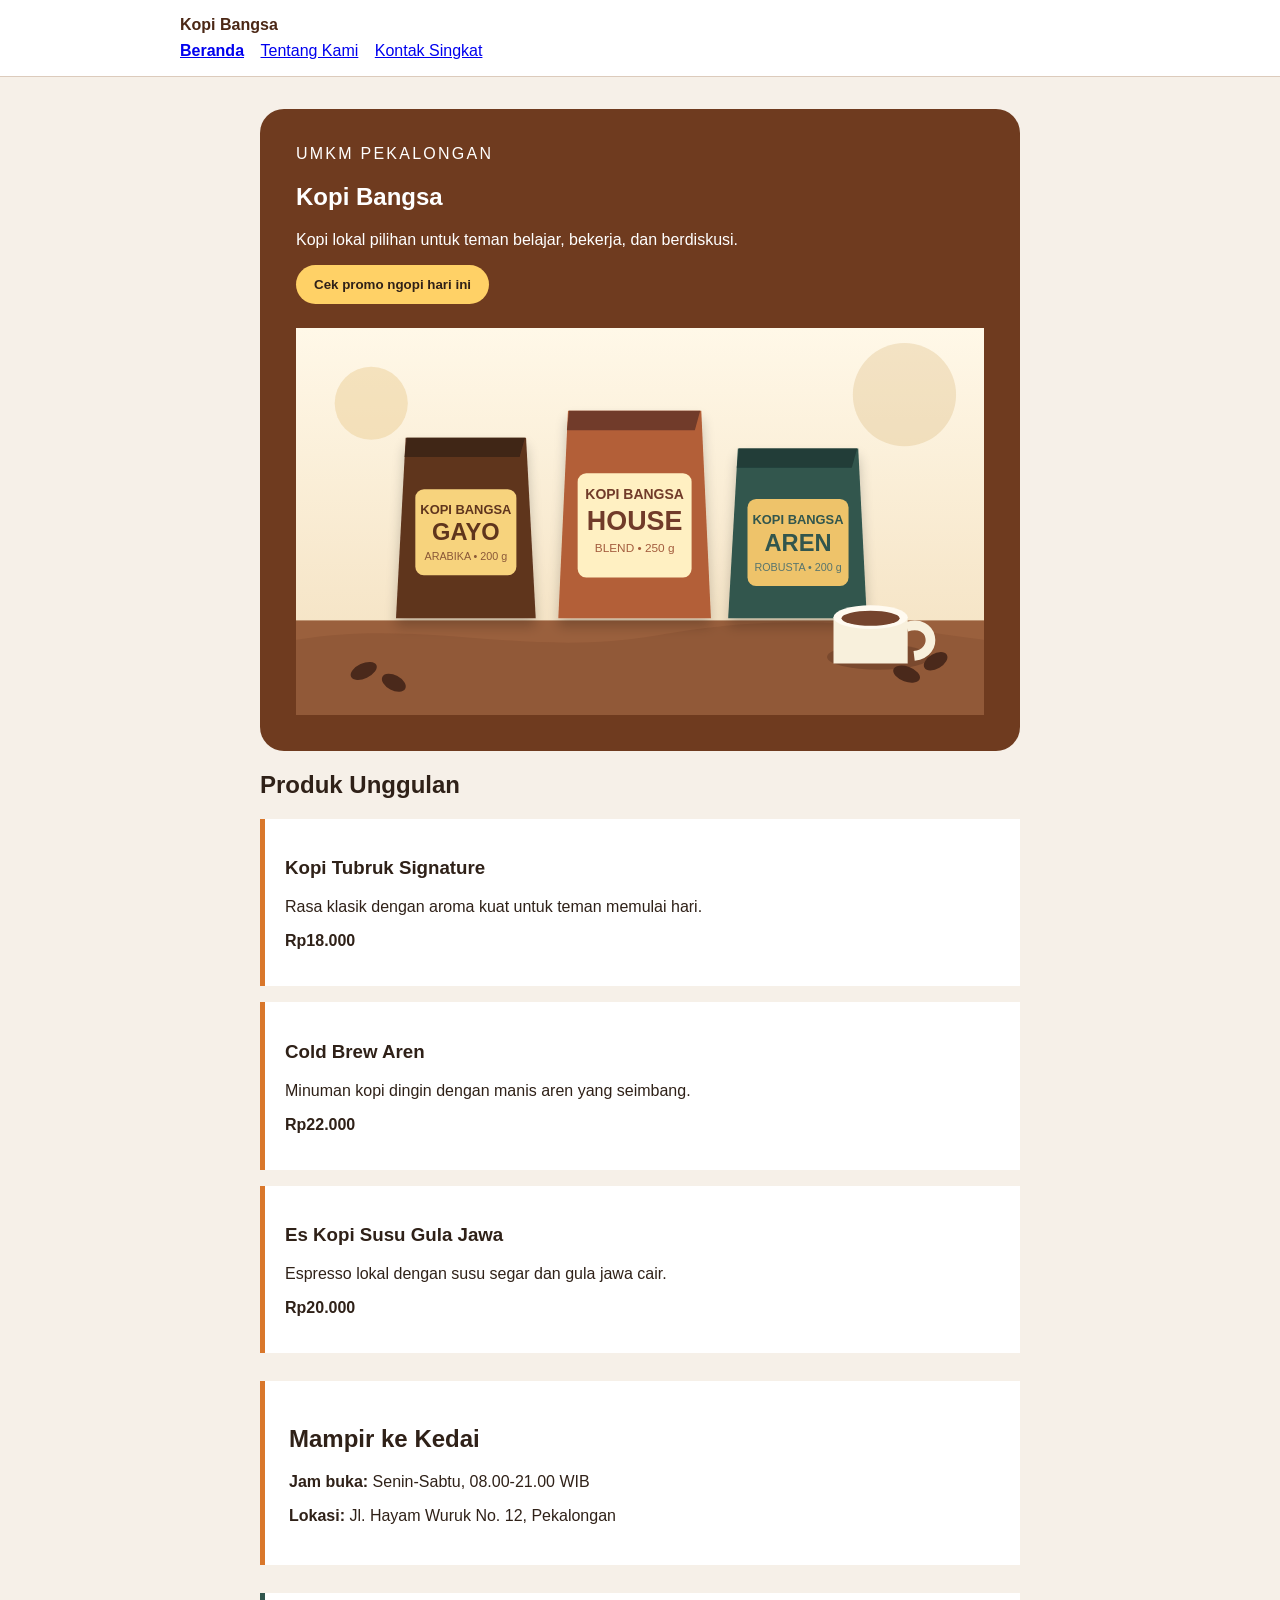
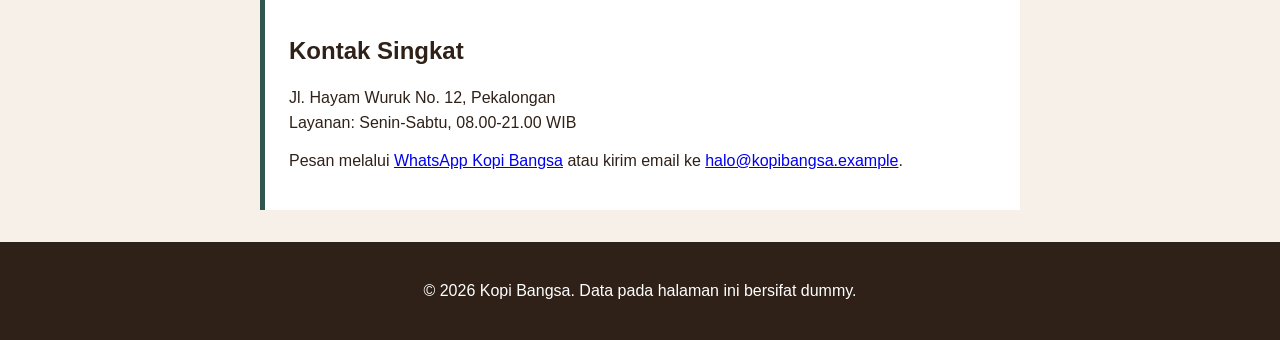
==== index.html @ b4072219 "feat: tambah kontak singkat dan semantic html" ====
<!doctype html>
<html lang="id">
  <head>
    <meta charset="utf-8" />
    <meta name="viewport" content="width=device-width, initial-scale=1" />
    <title>Kopi Bangsa - Website UMKM</title>
    <link rel="stylesheet" href="css/style.css" />
  </head>
  <body>
    <a class="skip-link" href="#konten">Lewati ke konten utama</a>
    <header class="site-header">
      <nav class="nav" aria-label="Navigasi utama">
        <a class="brand" href="index.html">Kopi Bangsa</a>
        <ul>
          <li><a aria-current="page" href="index.html">Beranda</a></li>
          <li><a href="tentang.html">Tentang Kami</a></li>
          <li><a href="#kontak-singkat">Kontak Singkat</a></li>
        </ul>
      </nav>
    </header>

    <main id="konten" class="page">
      <section class="hero" aria-labelledby="hero-title">
        <p class="eyebrow">UMKM Pekalongan</p>
        <h1 id="hero-title">Kopi Bangsa</h1>
        <p>Kopi lokal pilihan untuk teman belajar, bekerja, dan berdiskusi.</p>
        <button id="promoButton" type="button">Cek promo ngopi hari ini</button>
        <img src="assets/images/etalase-kopi.svg" alt="Etalase Kopi Bangsa berisi kemasan kopi lokal" />
      </section>

      <section aria-labelledby="produk-title">
        <h2 id="produk-title">Produk Unggulan</h2>
        <div class="product-list">
          <article class="product-card">
            <h3>Kopi Tubruk Signature</h3>
            <p>Rasa klasik dengan aroma kuat untuk teman memulai hari.</p>
            <p class="price">Rp18.000</p>
          </article>
          <article class="product-card">
            <h3>Cold Brew Aren</h3>
            <p>Minuman kopi dingin dengan manis aren yang seimbang.</p>
            <p class="price">Rp22.000</p>
          </article>
          <article class="product-card">
            <h3>Es Kopi Susu Gula Jawa</h3>
            <p>Espresso lokal dengan susu segar dan gula jawa cair.</p>
            <p class="price">Rp20.000</p>
          </article>
        </div>
      </section>

      <section class="business-info" aria-labelledby="info-title">
        <h2 id="info-title">Mampir ke Kedai</h2>
        <p><strong>Jam buka:</strong> Senin-Sabtu, 08.00-21.00 WIB</p>
        <p><strong>Lokasi:</strong> Jl. Hayam Wuruk No. 12, Pekalongan</p>
      </section>

      <section id="kontak-singkat" class="contact-info" aria-labelledby="kontak-title">
        <h2 id="kontak-title">Kontak Singkat</h2>
        <address>
          Jl. Hayam Wuruk No. 12, Pekalongan<br />
          Layanan: Senin-Sabtu, 08.00-21.00 WIB
        </address>
        <p>
          Pesan melalui
          <a href="https://wa.me/6281234567890">WhatsApp Kopi Bangsa</a>
          atau kirim email ke
          <a href="mailto:halo@kopibangsa.example">halo@kopibangsa.example</a>.
        </p>
      </section>
    </main>

    <footer class="site-footer">
      <p>&copy; 2026 Kopi Bangsa. Data pada halaman ini bersifat dummy.</p>
    </footer>
    <script src="js/script.js"></script>
  </body>
</html>
---- css/style.css ----
body {
    margin: 0;
    color: #2f2118;
    background: #f6f0e8;
    font-family: Arial, sans-serif;
}

.page {
    max-width: 760px;
    margin: 0 auto;
    padding: 32px 20px;
}

.hero {
    padding: 36px;
    color: white;
    background: #6f3b1f;
    border-radius: 24px;
}

.hero img {
    display: block;
    width: 100%;
    margin-top: 24px;
}

.eyebrow {
    margin: 0 0 8px;
    letter-spacing: 0.14em;
    text-transform: uppercase;
}

.product-list {
    padding: 0;
}

.product-card {
    margin: 16px 0;
    padding: 20px;
    background: #fff;
    border-left: 5px solid #d9772b;
}

.price {
    font-weight: 700;
}

.business-info {
    margin-top: 28px;
    padding: 24px;
    background: #fff;
    border-left: 5px solid #d9772b;
}

.contact-info {
    margin-top: 28px;
    padding: 24px;
    background: #fff;
    border-left: 5px solid #31564d;
}

.contact-info address {
    line-height: 1.6;
    font-style: normal;
}

button {
    padding: 12px 18px;
    color: #2f2118;
    font-weight: 700;
    cursor: pointer;
    background: #ffd166;
    border: 0;
    border-radius: 999px;
}

.skip-link {
    position: absolute;
    left: -9999px;
    padding: 8px 12px;
    color: white;
    background: #2f2118;
}

.skip-link:focus {
    top: 8px;
    left: 8px;
}

.site-header {
    padding: 16px 20px;
    background: white;
    border-bottom: 1px solid #dccbbc;
}

.nav {
    max-width: 920px;
    margin: 0 auto;
}

.brand {
    display: inline-block;
    margin-bottom: 8px;
    color: #4b2715;
    font-weight: 800;
    text-decoration: none;
}

.nav ul {
    padding: 0;
    margin: 0;
    list-style: none;
}

.nav li {
    display: inline-block;
    margin-right: 12px;
}

.nav a[aria-current="page"] {
    font-weight: 800;
}

a:focus-visible,
button:focus-visible {
    outline: 3px solid #2563eb;
    outline-offset: 3px;
}

.site-footer {
    padding: 24px 20px;
    color: white;
    text-align: center;
    background: #2f2118;
}
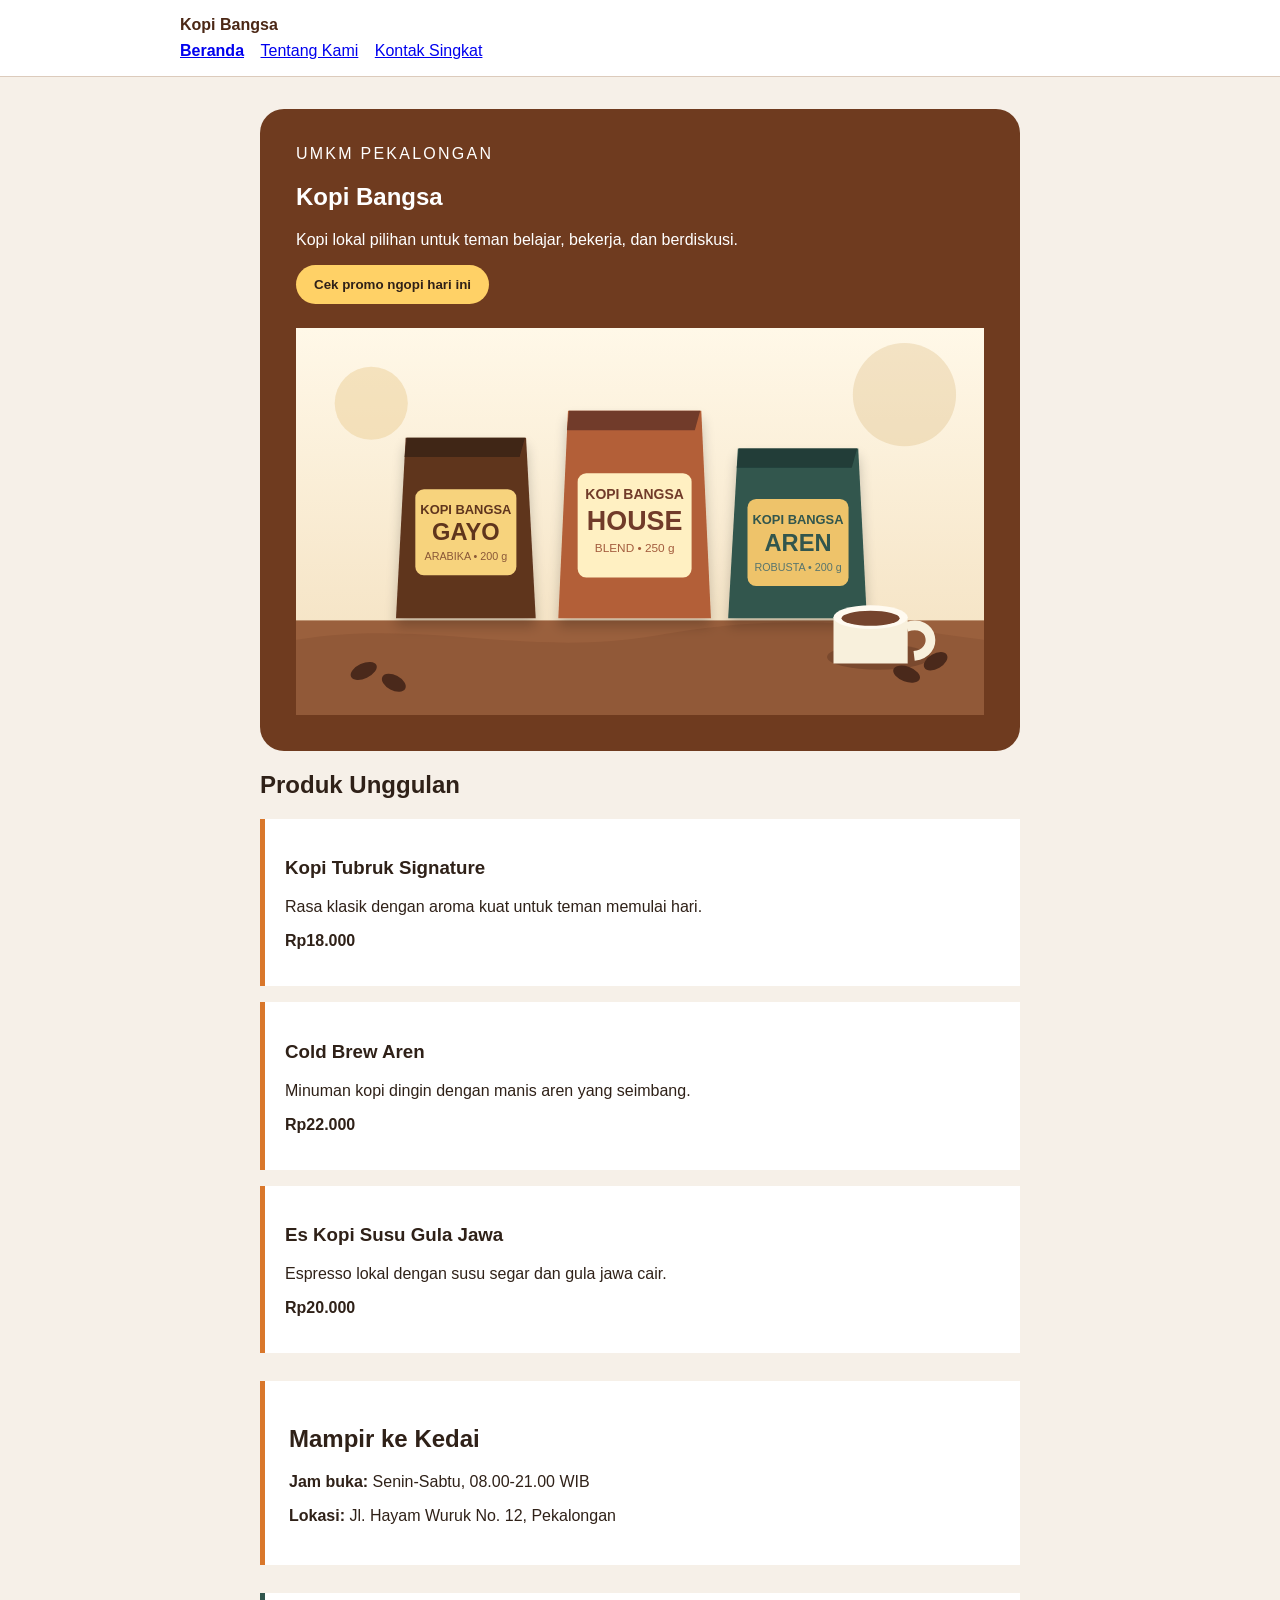
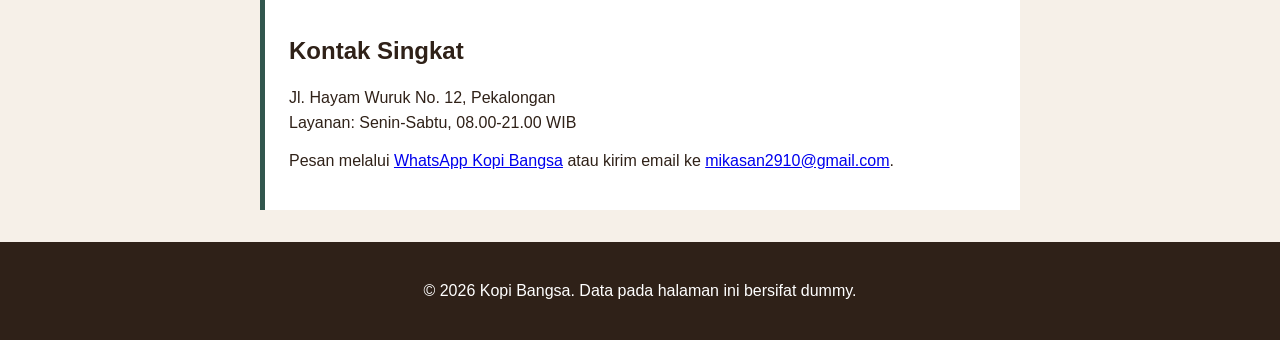
==== commit 8be936bb: "chore: perbarui kontak WhatsApp dan email" ====
--- a/index.html
+++ b/index.html
@@ -63,9 +63,9 @@
         </address>
         <p>
           Pesan melalui
-          <a href="https://wa.me/6281234567890">WhatsApp Kopi Bangsa</a>
+          <a href="https://wa.me/62895380108669">WhatsApp Kopi Bangsa</a>
           atau kirim email ke
-          <a href="mailto:halo@kopibangsa.example">halo@kopibangsa.example</a>.
+          <a href="mailto:mikasan2910@gmail.com">mikasan2910@gmail.com</a>.
         </p>
       </section>
     </main>
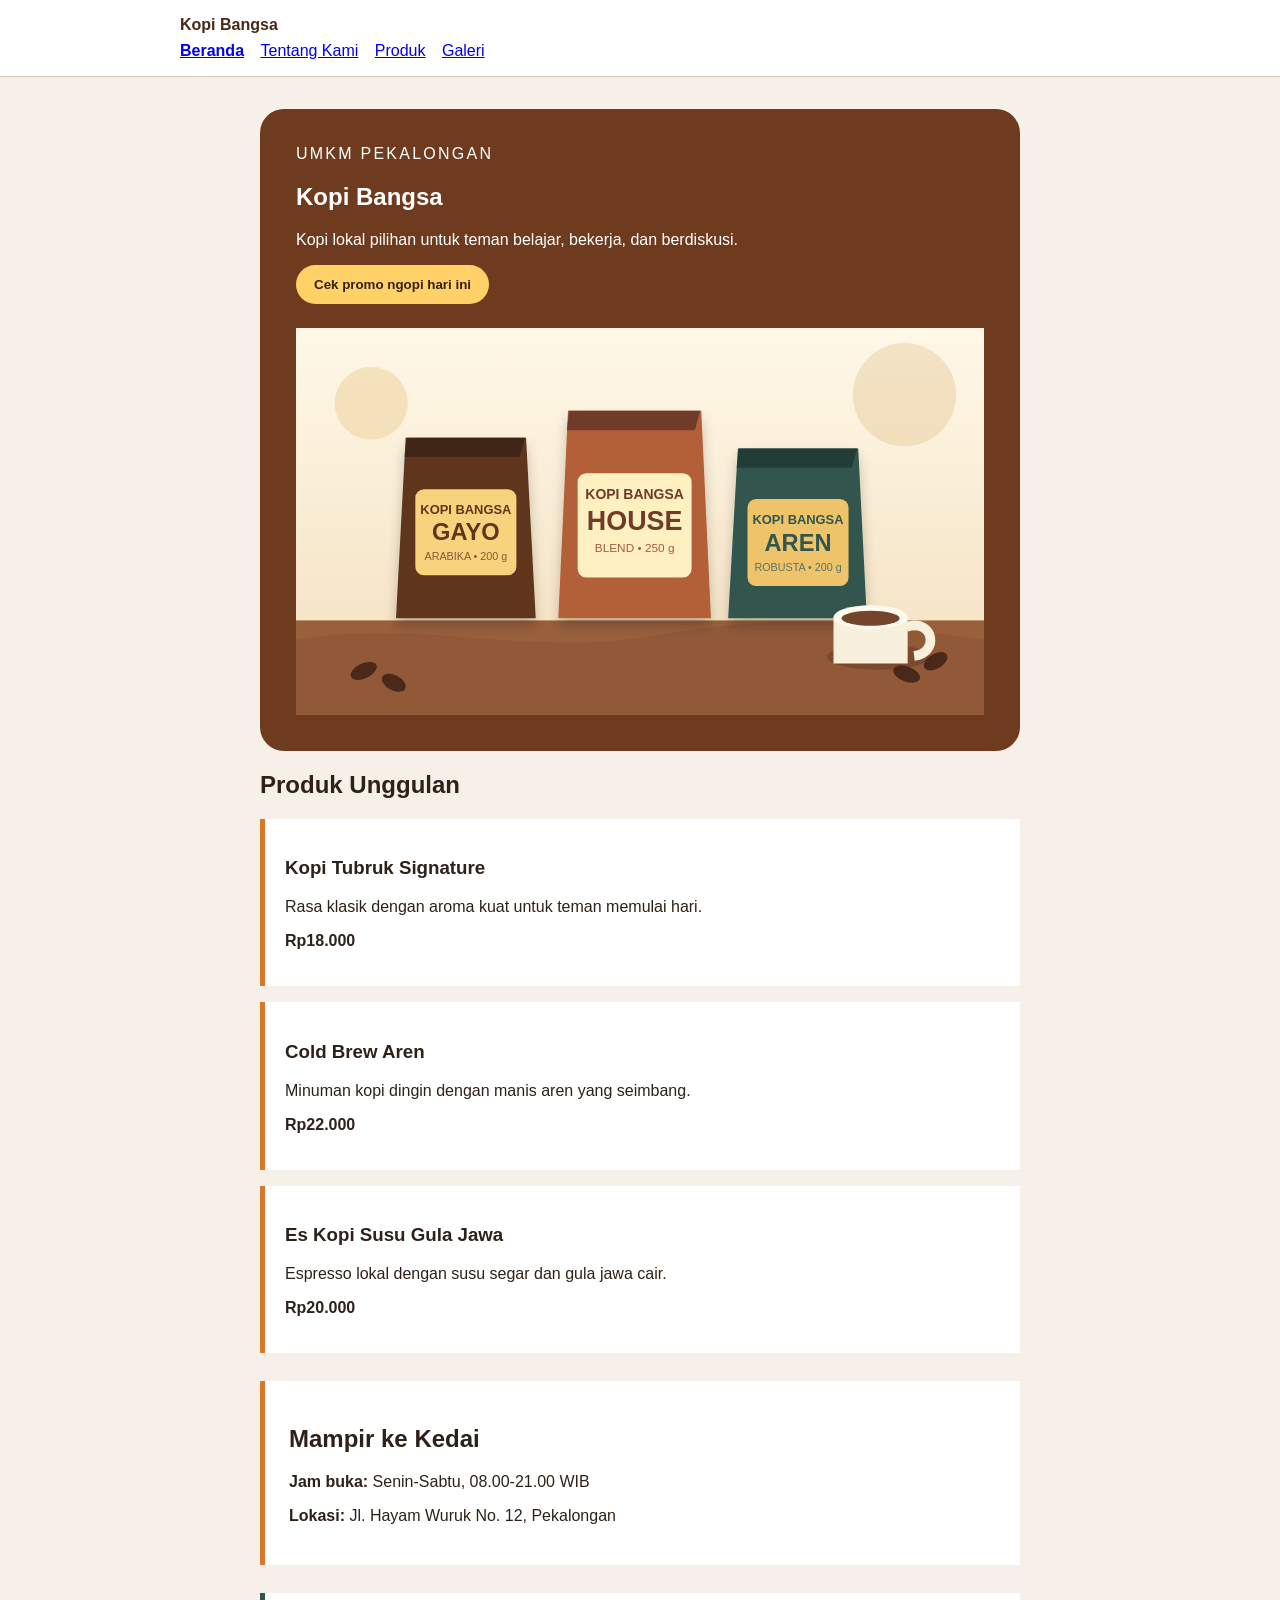
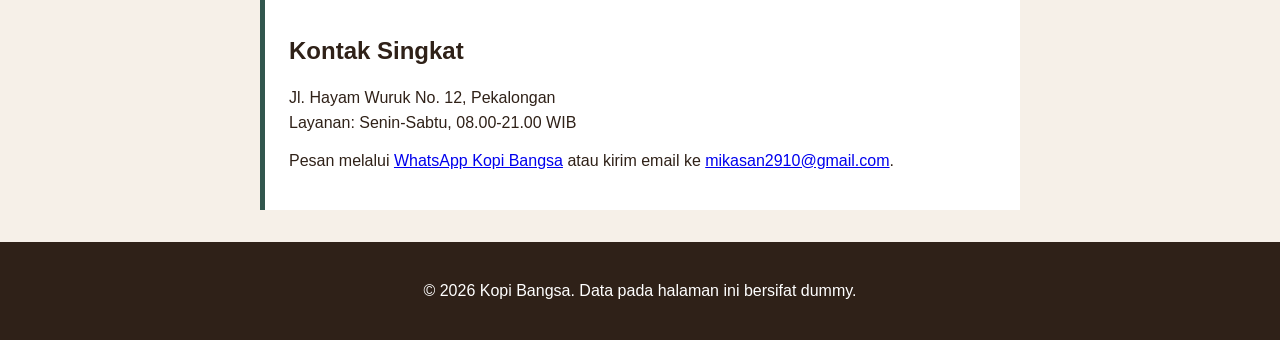
==== commit fb53b9e6: "feat: tambah media dan tabel katalog" ====
--- a/index.html
+++ b/index.html
@@ -14,7 +14,8 @@
         <ul>
           <li><a aria-current="page" href="index.html">Beranda</a></li>
           <li><a href="tentang.html">Tentang Kami</a></li>
-          <li><a href="#kontak-singkat">Kontak Singkat</a></li>
+          <li><a href="produk.html">Produk</a></li>
+          <li><a href="galeri.html">Galeri</a></li>
         </ul>
       </nav>
     </header>
--- a/css/style.css
+++ b/css/style.css
@@ -133,3 +133,35 @@
     text-align: center;
     background: #2f2118;
 }
+
+img {
+    max-width: 100%;
+    height: auto;
+}
+
+figure {
+    margin: 0 0 24px;
+}
+
+figcaption {
+    margin-top: 8px;
+    color: #6b5b52;
+}
+
+table {
+    width: 100%;
+    border-collapse: collapse;
+}
+
+caption {
+    margin-bottom: 8px;
+    font-weight: 700;
+    text-align: left;
+}
+
+th,
+td {
+    padding: 10px;
+    text-align: left;
+    border: 1px solid #dccbbc;
+}
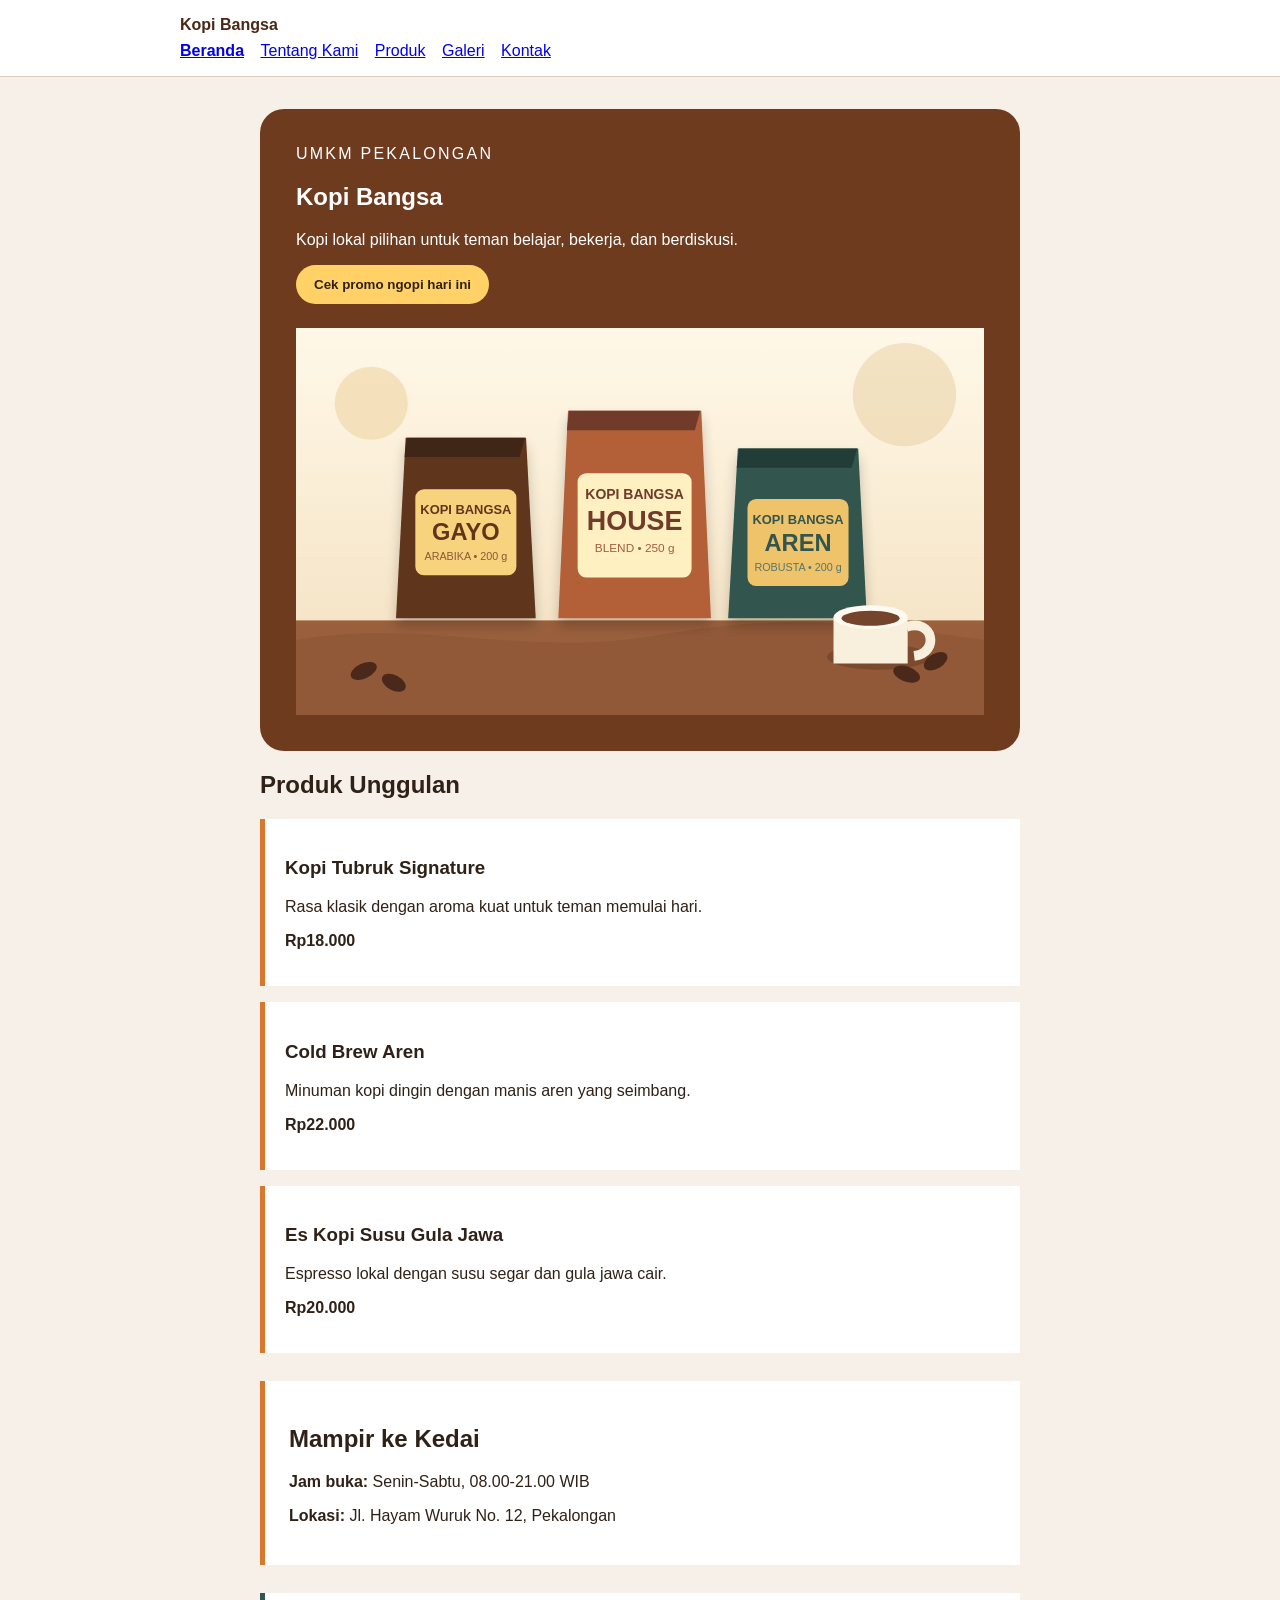
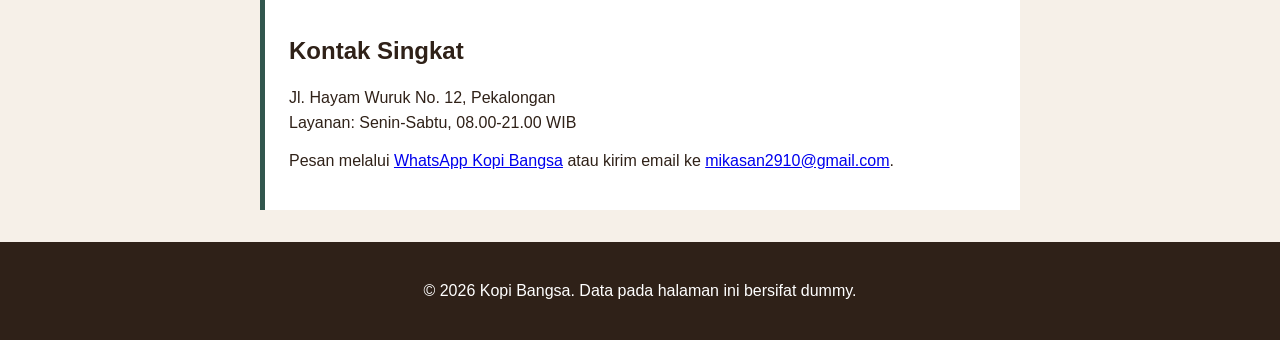
==== commit 1a8dd398: "feat: tambah form kontak aksesibel dan preview" ====
--- a/index.html
+++ b/index.html
@@ -16,6 +16,7 @@
           <li><a href="tentang.html">Tentang Kami</a></li>
           <li><a href="produk.html">Produk</a></li>
           <li><a href="galeri.html">Galeri</a></li>
+          <li><a href="kontak.html">Kontak</a></li>
         </ul>
       </nav>
     </header>
--- a/css/style.css
+++ b/css/style.css
@@ -127,6 +127,13 @@
     outline-offset: 3px;
 }
 
+input:focus-visible,
+select:focus-visible,
+textarea:focus-visible {
+    outline: 3px solid #2563eb;
+    outline-offset: 3px;
+}
+
 .site-footer {
     padding: 24px 20px;
     color: white;
@@ -165,3 +172,41 @@
     text-align: left;
     border: 1px solid #dccbbc;
 }
+
+.field {
+    margin-bottom: 16px;
+}
+
+.field label {
+    display: block;
+    margin-bottom: 6px;
+}
+
+.field input,
+.field select,
+.field textarea {
+    box-sizing: border-box;
+    max-width: 100%;
+}
+
+.field input:not([type="radio"]),
+.field select,
+.field textarea {
+    width: 100%;
+}
+
+fieldset {
+    margin: 0 0 16px;
+}
+
+fieldset label {
+    display: block;
+    margin: 8px 0;
+}
+
+#preview-form {
+    padding: 16px;
+    white-space: pre-wrap;
+    background: white;
+    border: 1px solid #dccbbc;
+}
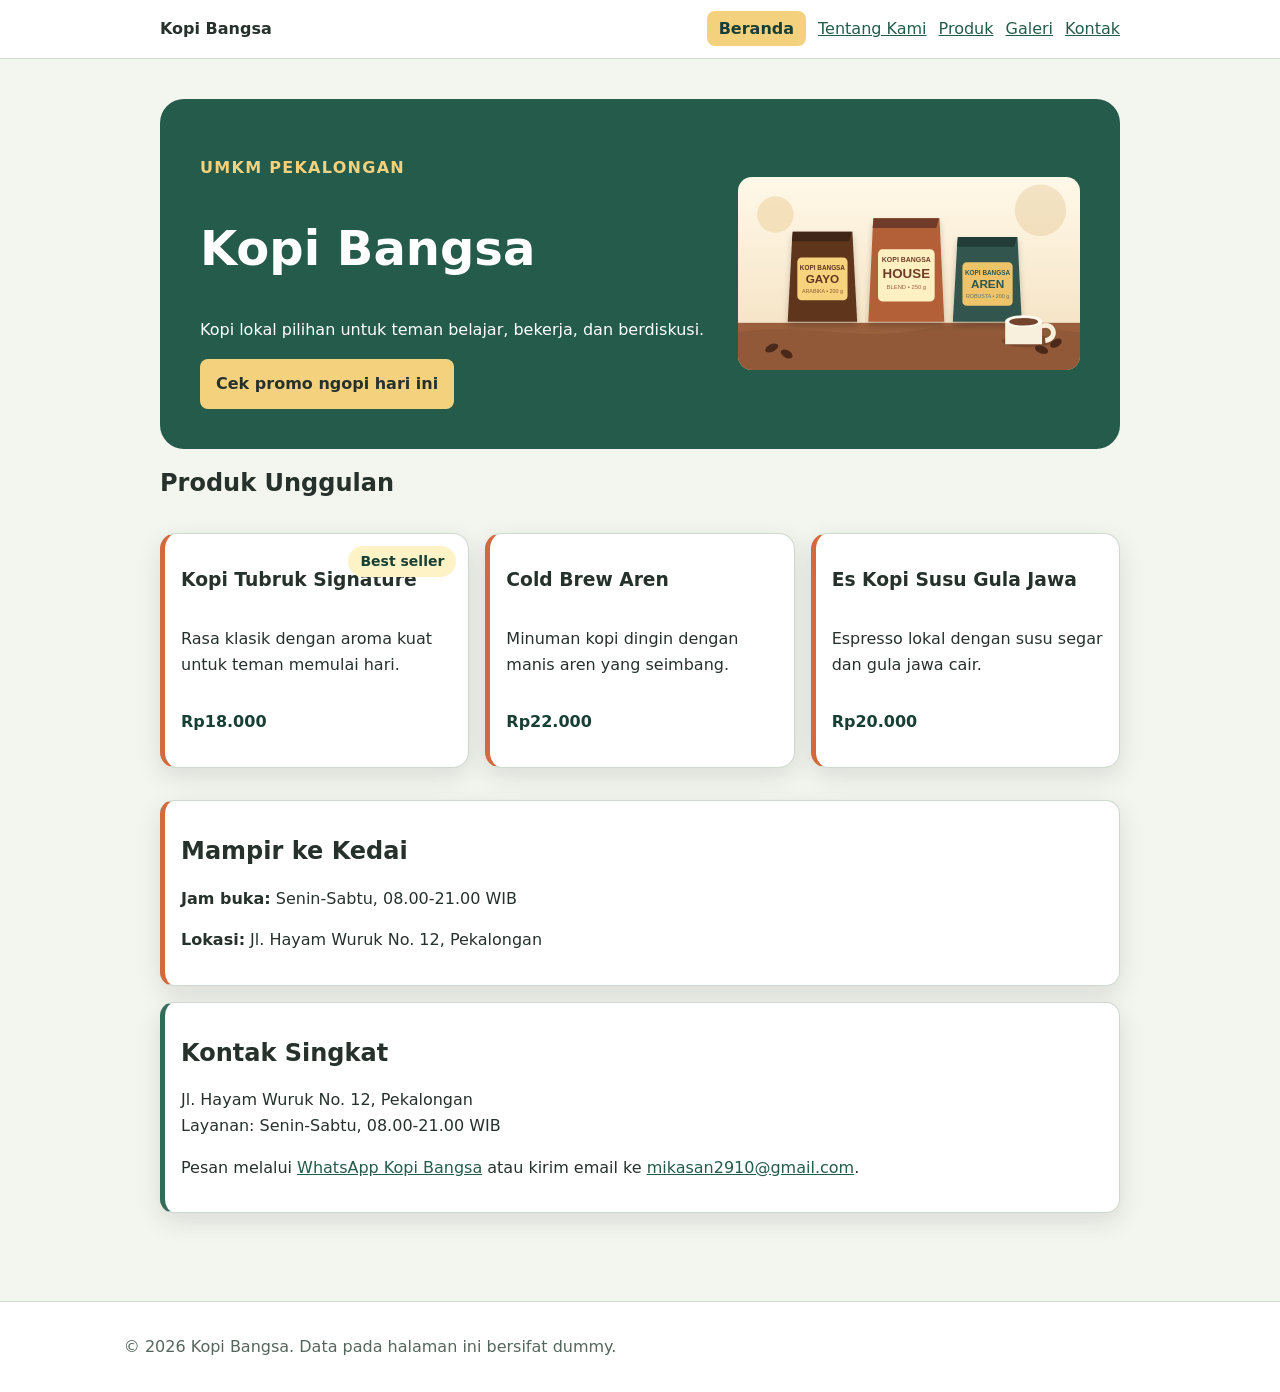
==== commit a0b0e6b2: "feat: bangun layout flexbox dan grid" ====
--- a/index.html
+++ b/index.html
@@ -23,17 +23,20 @@
 
     <main id="konten" class="page">
       <section class="hero" aria-labelledby="hero-title">
-        <p class="eyebrow">UMKM Pekalongan</p>
-        <h1 id="hero-title">Kopi Bangsa</h1>
-        <p>Kopi lokal pilihan untuk teman belajar, bekerja, dan berdiskusi.</p>
-        <button id="promoButton" type="button">Cek promo ngopi hari ini</button>
-        <img src="assets/images/etalase-kopi.svg" alt="Etalase Kopi Bangsa berisi kemasan kopi lokal" />
+        <div class="hero-content">
+          <p class="eyebrow">UMKM Pekalongan</p>
+          <h1 id="hero-title">Kopi Bangsa</h1>
+          <p>Kopi lokal pilihan untuk teman belajar, bekerja, dan berdiskusi.</p>
+          <button id="promoButton" type="button">Cek promo ngopi hari ini</button>
+        </div>
+        <img class="hero-image" src="assets/images/etalase-kopi.svg" alt="Etalase Kopi Bangsa berisi kemasan kopi lokal" />
       </section>
 
       <section aria-labelledby="produk-title">
         <h2 id="produk-title">Produk Unggulan</h2>
-        <div class="product-list">
+        <div class="product-grid">
           <article class="product-card">
+            <span class="product-badge">Best seller</span>
             <h3>Kopi Tubruk Signature</h3>
             <p>Rasa klasik dengan aroma kuat untuk teman memulai hari.</p>
             <p class="price">Rp18.000</p>
--- a/css/style.css
+++ b/css/style.css
@@ -1,212 +1,422 @@
+:root {
+    --color-primary: #245b4a;
+    --color-primary-strong: #173f34;
+    --color-text: #26312c;
+    --color-muted: #55665d;
+    --color-surface: #ffffff;
+    --color-surface-soft: #f2f6ef;
+    --color-border: #ced9cf;
+    --color-focus: #a33b16;
+    --color-accent: #d46a3c;
+    --color-accent-secondary: #356b58;
+    --color-selected-surface: #e7f2e8;
+    --color-highlight: #f4d27d;
+    --color-highlight-hover: #ecc05e;
+    --color-success: #17613e;
+    --color-success-soft: #e7f2e9;
+    --space-1: 0.5rem;
+    --space-2: 0.75rem;
+    --space-3: 1rem;
+    --space-4: 1.5rem;
+    --space-5: 2rem;
+    --space-6: 2.5rem;
+    --radius-sm: 0.5rem;
+    --radius-md: 0.875rem;
+    --radius-lg: 1.25rem;
+    --radius-xl: 1.75rem;
+    --radius-card: 1rem;
+    --radius-feature: 1.5rem;
+    --shadow-card: 0 0.5rem 1.5rem rgb(48 35 30 / 0.12);
+}
+
+*,
+*::before,
+*::after {
+    box-sizing: border-box;
+}
+
+html {
+    color-scheme: light;
+}
+
 body {
     margin: 0;
-    color: #2f2118;
-    background: #f6f0e8;
-    font-family: Arial, sans-serif;
-}
-
-.page {
-    max-width: 760px;
-    margin: 0 auto;
-    padding: 32px 20px;
-}
-
-.hero {
-    padding: 36px;
-    color: white;
-    background: #6f3b1f;
-    border-radius: 24px;
-}
-
-.hero img {
-    display: block;
-    width: 100%;
-    margin-top: 24px;
-}
-
-.eyebrow {
-    margin: 0 0 8px;
-    letter-spacing: 0.14em;
-    text-transform: uppercase;
-}
-
-.product-list {
-    padding: 0;
-}
-
-.product-card {
-    margin: 16px 0;
-    padding: 20px;
-    background: #fff;
-    border-left: 5px solid #d9772b;
-}
-
-.price {
-    font-weight: 700;
-}
-
-.business-info {
-    margin-top: 28px;
-    padding: 24px;
-    background: #fff;
-    border-left: 5px solid #d9772b;
-}
-
-.contact-info {
-    margin-top: 28px;
-    padding: 24px;
-    background: #fff;
-    border-left: 5px solid #31564d;
-}
-
-.contact-info address {
+    color: var(--color-text);
+    background: var(--color-surface-soft);
+    font-family: system-ui, -apple-system, BlinkMacSystemFont, "Segoe UI", sans-serif;
+    font-size: 1rem;
     line-height: 1.6;
-    font-style: normal;
-}
-
-button {
-    padding: 12px 18px;
-    color: #2f2118;
-    font-weight: 700;
-    cursor: pointer;
-    background: #ffd166;
-    border: 0;
-    border-radius: 999px;
+}
+
+img {
+    max-width: 100%;
+    height: auto;
+}
+
+a {
+    color: var(--color-primary);
+}
+
+a:hover {
+    color: var(--color-primary-strong);
+}
+
+:focus-visible {
+    outline: 3px solid var(--color-focus);
+    outline-offset: 3px;
 }
 
 .skip-link {
     position: absolute;
-    left: -9999px;
-    padding: 8px 12px;
-    color: white;
-    background: #2f2118;
+    top: -5rem;
+    left: var(--space-3);
+    padding: var(--space-2) var(--space-3);
+    color: var(--color-surface);
+    background: var(--color-text);
 }
 
 .skip-link:focus {
-    top: 8px;
-    left: 8px;
-}
-
-.site-header {
-    padding: 16px 20px;
-    background: white;
-    border-bottom: 1px solid #dccbbc;
+    top: var(--space-3);
+}
+
+.site-header,
+.site-footer {
+    padding: var(--space-3) var(--space-4);
+    background: var(--color-surface);
+    border-bottom: 1px solid var(--color-border);
+}
+
+.site-footer {
+    margin-top: var(--space-5);
+    color: var(--color-muted);
+    text-align: center;
+    border-top: 1px solid var(--color-border);
+    border-bottom: 0;
+}
+
+.nav,
+.page {
+    width: min(100% - 2rem, 60rem);
+    margin-inline: auto;
 }
 
 .nav {
-    max-width: 920px;
-    margin: 0 auto;
+    display: flex;
+    gap: var(--space-3);
+    align-items: center;
+    justify-content: space-between;
+    flex-wrap: wrap;
 }
 
 .brand {
     display: inline-block;
-    margin-bottom: 8px;
-    color: #4b2715;
+    margin-bottom: 0;
+    color: var(--color-text);
     font-weight: 800;
     text-decoration: none;
 }
 
 .nav ul {
+    display: flex;
+    gap: var(--space-2);
+    flex-wrap: wrap;
     padding: 0;
     margin: 0;
     list-style: none;
 }
 
 .nav li {
+    margin: 0;
+}
+
+.nav a[aria-current="page"] {
+    padding: var(--space-1) var(--space-2);
+    color: var(--color-primary-strong);
+    font-weight: 700;
+    text-decoration: none;
+    background: var(--color-highlight);
+    border-radius: var(--radius-sm);
+}
+
+.page {
+    padding-block: var(--space-6);
+}
+
+.hero {
+    padding: var(--space-6);
+    color: var(--color-surface);
+    background: var(--color-primary);
+    border-radius: var(--radius-feature);
+}
+
+h1,
+h2,
+h3 {
+    line-height: 1.2;
+    text-wrap: balance;
+}
+
+h1 {
+    font-size: clamp(2rem, 6vw, 3rem);
+}
+
+p,
+li {
+    max-width: 68ch;
+}
+
+.eyebrow {
+    color: var(--color-primary);
+    font-weight: 800;
+    letter-spacing: 0.08em;
+    text-transform: uppercase;
+}
+
+.hero .eyebrow {
+    color: var(--color-highlight);
+}
+
+.price {
+    color: var(--color-primary-strong);
+    font-weight: 800;
+}
+
+button,
+.button {
     display: inline-block;
-    margin-right: 12px;
-}
-
-.nav a[aria-current="page"] {
+    padding: var(--space-2) var(--space-3);
+    color: var(--color-surface);
+    font: inherit;
+    font-weight: 700;
+    text-decoration: none;
+    cursor: pointer;
+    background: var(--color-primary);
+    border: 0;
+    border-radius: var(--radius-sm);
+}
+
+button:hover,
+.button:hover {
+    color: var(--color-surface);
+    background: var(--color-primary-strong);
+}
+
+.hero button {
+    color: var(--color-text);
+    background: var(--color-highlight);
+}
+
+.hero button:hover {
+    color: var(--color-text);
+    background: var(--color-highlight-hover);
+}
+
+.product-card,
+.media-card,
+.business-info,
+.contact-info,
+table,
+form {
+    margin-block: var(--space-3);
+    padding: var(--space-3);
+    background: var(--color-surface);
+    border: 1px solid var(--color-border);
+    border-radius: var(--radius-md);
+    box-shadow: var(--shadow-card);
+}
+
+.product-card {
+    position: relative;
+    display: flex;
+    flex-direction: column;
+    border-radius: var(--radius-card);
+    border-left: 5px solid var(--color-accent);
+}
+
+.product-badge {
+    position: absolute;
+    inset-block-start: var(--space-2);
+    inset-inline-end: var(--space-2);
+    align-self: flex-start;
+    padding: 0.25rem var(--space-2);
+    color: var(--color-primary-strong);
+    font-size: 0.875rem;
     font-weight: 800;
-}
-
-a:focus-visible,
-button:focus-visible {
-    outline: 3px solid #2563eb;
-    outline-offset: 3px;
-}
-
-input:focus-visible,
-select:focus-visible,
-textarea:focus-visible {
-    outline: 3px solid #2563eb;
-    outline-offset: 3px;
-}
-
-.site-footer {
-    padding: 24px 20px;
-    color: white;
-    text-align: center;
-    background: #2f2118;
-}
-
-img {
-    max-width: 100%;
-    height: auto;
+    background: #fef3c7;
+    border-radius: 999px;
+}
+
+.card-actions {
+    display: flex;
+    gap: var(--space-2);
+    align-items: center;
+    flex-wrap: wrap;
+    margin-top: auto;
+}
+
+.hero {
+    display: grid;
+    grid-template-columns: 1.2fr 0.8fr;
+    gap: var(--space-4);
+    align-items: center;
+}
+
+.hero-image {
+    width: 100%;
+    border-radius: var(--radius-md);
+}
+
+.product-grid,
+.gallery-grid {
+    display: grid;
+    grid-template-columns: repeat(3, minmax(0, 1fr));
+    gap: var(--space-3);
+}
+
+.gallery-grid {
+    grid-template-columns: repeat(2, minmax(0, 1fr));
+}
+
+.business-info {
+    border-left: 5px solid var(--color-accent);
+}
+
+.contact-info {
+    border-left: 5px solid var(--color-accent-secondary);
+}
+
+.contact-info address {
+    font-style: normal;
 }
 
 figure {
-    margin: 0 0 24px;
-}
-
-figcaption {
-    margin-top: 8px;
-    color: #6b5b52;
+    margin-inline: 0;
+}
+
+figcaption,
+caption {
+    color: var(--color-muted);
 }
 
 table {
     width: 100%;
     border-collapse: collapse;
+    border-radius: 0;
 }
 
 caption {
-    margin-bottom: 8px;
+    margin-bottom: var(--space-2);
     font-weight: 700;
     text-align: left;
 }
 
 th,
 td {
-    padding: 10px;
+    padding: var(--space-2);
     text-align: left;
-    border: 1px solid #dccbbc;
+    border: 1px solid var(--color-border);
+}
+
+th {
+    background: var(--color-surface-soft);
 }
 
 .field {
-    margin-bottom: 16px;
-}
-
-.field label {
+    margin-bottom: var(--space-3);
+}
+
+.field label,
+legend {
     display: block;
-    margin-bottom: 6px;
+    margin-bottom: var(--space-1);
+    font-weight: 700;
 }
 
 .field input,
 .field select,
 .field textarea {
-    box-sizing: border-box;
-    max-width: 100%;
-}
-
-.field input:not([type="radio"]),
-.field select,
-.field textarea {
     width: 100%;
+    padding: var(--space-2);
+    color: inherit;
+    font: inherit;
+    background: var(--color-surface);
+    border: 1px solid var(--color-border);
+    border-radius: var(--radius-sm);
+}
+
+.field input[type="radio"],
+.field input[type="checkbox"] {
+    width: auto;
 }
 
 fieldset {
-    margin: 0 0 16px;
+    margin: 0 0 var(--space-3);
+    padding: var(--space-3);
+    border: 1px solid var(--color-border);
+    border-radius: var(--radius-sm);
 }
 
 fieldset label {
     display: block;
-    margin: 8px 0;
+    margin: var(--space-2) 0;
+}
+
+audio {
+    max-width: 100%;
+}
+
+.time-options {
+    background: var(--color-surface-soft);
+}
+
+.time-option {
+    padding: var(--space-2);
+    cursor: pointer;
+    background: var(--color-surface);
+    border: 1px solid var(--color-border);
+    border-radius: var(--radius-sm);
+}
+
+.time-option-list {
+    display: flex;
+    flex-wrap: wrap;
+    align-items: stretch;
+    gap: var(--space-2);
+}
+
+.time-option input {
+    accent-color: var(--color-accent-secondary);
+}
+
+.time-option-copy strong,
+.time-option-copy small {
+    display: block;
+}
+
+.time-option-copy small {
+    color: var(--color-muted);
+}
+
+.time-option:has(input:checked) {
+    background: var(--color-selected-surface);
+    border-color: var(--color-accent-secondary);
+    box-shadow: inset 0 0 0 1px var(--color-accent-secondary);
+}
+
+.time-option:focus-within {
+    outline: 3px solid var(--color-focus);
+    outline-offset: 3px;
 }
 
 #preview-form {
-    padding: 16px;
+    padding: var(--space-3);
     white-space: pre-wrap;
-    background: white;
-    border: 1px solid #dccbbc;
-}
+    background: var(--color-surface);
+    border: 1px solid var(--color-border);
+    border-radius: var(--radius-sm);
+}
+
+#preview-form.status-success {
+    background: var(--color-success-soft);
+    border-left: 4px solid var(--color-success);
+}
